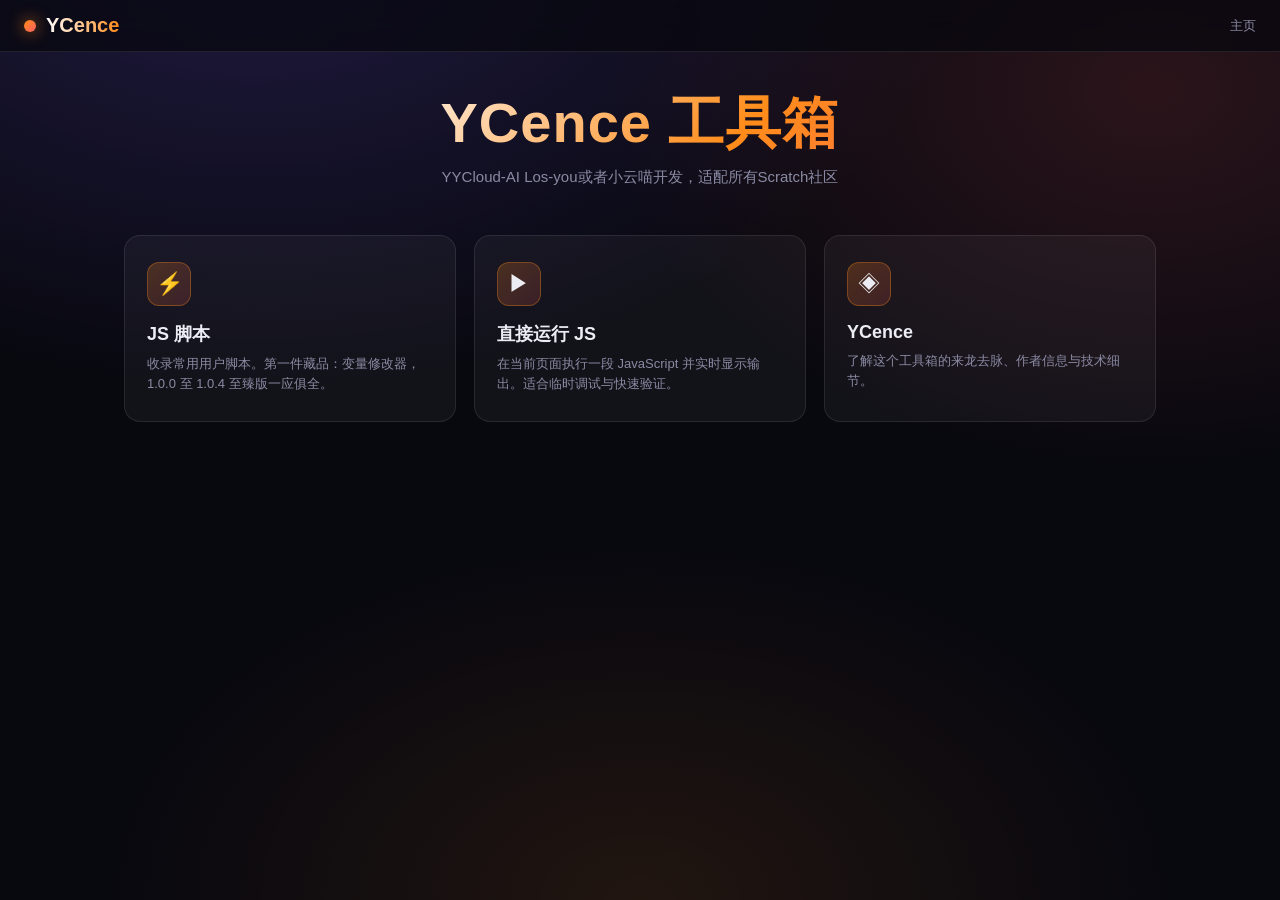
==== index.html @ f020a787 "Add files via upload" ====
<!DOCTYPE html>
<html lang="zh-CN">
<head>
<meta charset="UTF-8">
<meta name="viewport" content="width=device-width, initial-scale=1.0">
<title>YCence · 工具箱</title>
<link rel="stylesheet" href="css/style.css">
</head>
<body>

<header class="topbar">
  <a class="brand" href="index.html">
    <span class="brand-dot"></span>
    <span class="brand-text">YCence</span>
  </a>
  <nav class="crumb" id="crumb"><span>主页</span></nav>
</header>

<main>
  <section class="hero">
    <h1>YCence 工具箱</h1>
    <p>YYCloud-AI Los-you或者小云喵开发，适配所有Scratch社区</p>
  </section>

  <div class="grid">
    <a class="card" href="scripts/index.html">
      <div class="card-arrow">→</div>
      <div class="card-icon">⚡</div>
      <h3>JS 脚本</h3>
      <p>收录常用用户脚本。第一件藏品：变量修改器，1.0.0 至 1.0.4 至臻版一应俱全。</p>
    </a>
    <a class="card" href="runner/index.html">
      <div class="card-arrow">→</div>
      <div class="card-icon">▶</div>
      <h3>直接运行 JS</h3>
      <p>在当前页面执行一段 JavaScript 并实时显示输出。适合临时调试与快速验证。</p>
    </a>
    <a class="card" href="about/index.html">
      <div class="card-arrow">→</div>
      <div class="card-icon">◈</div>
      <h3>YCence</h3>
      <p>了解这个工具箱的来龙去脉、作者信息与技术细节。</p>
    </a>
  </div>
</main>

</body>
</html>
---- css/style.css ----
:root {
  --bg: #08080f;
  --card: rgba(255, 255, 255, 0.045);
  --card-hover: rgba(255, 255, 255, 0.08);
  --border: rgba(255, 255, 255, 0.09);
  --accent: #ff8c1a;
  --accent2: #ff5e62;
  --accent3: #7b61ff;
  --text: #ececf4;
  --dim: #8a8aa3;
  --ok: #38d39f;
  --code-bg: #05050c;
}

* { margin: 0; padding: 0; box-sizing: border-box; }
html, body { height: 100%; }
body {
  font-family: -apple-system, BlinkMacSystemFont, "Segoe UI", Roboto, "PingFang SC", "Microsoft YaHei", sans-serif;
  background:
    radial-gradient(1200px 800px at 20% -10%, rgba(123, 97, 255, 0.22), transparent 60%),
    radial-gradient(1000px 700px at 90% 10%, rgba(255, 94, 98, 0.14), transparent 55%),
    radial-gradient(900px 600px at 50% 100%, rgba(255, 140, 26, 0.10), transparent 60%),
    var(--bg);
  color: var(--text);
  min-height: 100vh;
  overflow-x: hidden;
}

/* 顶部栏 */
.topbar {
  position: sticky;
  top: 0;
  z-index: 100;
  backdrop-filter: blur(14px);
  background: rgba(8, 8, 15, 0.72);
  border-bottom: 1px solid var(--border);
  padding: 14px 24px;
  display: flex;
  align-items: center;
  gap: 14px;
}
.brand {
  display: flex; align-items: center; gap: 10px;
  font-weight: 800; font-size: 20px;
  text-decoration: none; color: inherit;
}
.brand-dot {
  width: 12px; height: 12px; border-radius: 50%;
  background: linear-gradient(135deg, var(--accent), var(--accent2));
  box-shadow: 0 0 16px rgba(255, 140, 26, 0.75);
  animation: pulse 2.2s ease-in-out infinite;
}
@keyframes pulse {
  0%, 100% { transform: scale(1); opacity: 1; }
  50% { transform: scale(1.2); opacity: 0.7; }
}
.brand-text {
  background: linear-gradient(90deg, #fff, var(--accent));
  -webkit-background-clip: text; background-clip: text; color: transparent;
}
.crumb {
  margin-left: auto;
  font-size: 13px; color: var(--dim);
  display: flex; align-items: center; gap: 8px;
}
.crumb a { color: var(--dim); text-decoration: none; }
.crumb a:hover { color: var(--accent); }
.crumb b { color: var(--accent); font-weight: 600; }

/* 主体 */
main {
  max-width: 1080px;
  margin: 0 auto;
  padding: 40px 24px 80px;
  animation: fadeUp 0.35s ease;
}
@keyframes fadeUp {
  from { opacity: 0; transform: translateY(14px); }
  to   { opacity: 1; transform: translateY(0); }
}

.hero { text-align: center; margin-bottom: 48px; }
.hero h1 {
  font-size: clamp(32px, 6vw, 56px);
  font-weight: 900; letter-spacing: 1px; line-height: 1.1;
  background: linear-gradient(135deg, #fff 20%, var(--accent) 60%, var(--accent2) 100%);
  -webkit-background-clip: text; background-clip: text; color: transparent;
  margin-bottom: 14px;
}
.hero p { color: var(--dim); font-size: 15px; }

/* 卡片 */
.grid {
  display: grid;
  grid-template-columns: repeat(auto-fit, minmax(240px, 1fr));
  gap: 18px;
}
.card {
  position: relative;
  display: block;
  text-decoration: none;
  color: inherit;
  background: var(--card);
  border: 1px solid var(--border);
  border-radius: 16px;
  padding: 26px 22px;
  cursor: pointer;
  transition: transform 0.25s ease, background 0.25s ease, border-color 0.25s ease, box-shadow 0.25s ease;
  overflow: hidden;
}
.card::before {
  content: "";
  position: absolute; inset: 0;
  background: linear-gradient(135deg, rgba(255, 140, 26, 0.12), transparent 45%);
  opacity: 0; transition: opacity 0.25s ease; pointer-events: none;
}
.card:hover {
  transform: translateY(-4px);
  background: var(--card-hover);
  border-color: rgba(255, 140, 26, 0.5);
  box-shadow: 0 12px 40px rgba(0, 0, 0, 0.45), 0 0 0 1px rgba(255, 140, 26, 0.2);
}
.card:hover::before { opacity: 1; }
.card.disabled { opacity: 0.5; cursor: default; pointer-events: none; }
.card-icon {
  width: 44px; height: 44px; border-radius: 12px;
  display: flex; align-items: center; justify-content: center;
  font-size: 22px; margin-bottom: 16px;
  background: linear-gradient(135deg, rgba(255, 140, 26, 0.22), rgba(255, 94, 98, 0.16));
  border: 1px solid rgba(255, 140, 26, 0.32);
}
.card h3 { font-size: 18px; font-weight: 700; margin-bottom: 8px; }
.card p { font-size: 13px; color: var(--dim); line-height: 1.6; }
.card-arrow {
  position: absolute; right: 22px; top: 26px;
  font-size: 18px; color: var(--accent);
  opacity: 0; transform: translateX(-6px);
  transition: opacity 0.25s, transform 0.25s;
}
.card:hover .card-arrow { opacity: 1; transform: translateX(0); }

/* 通用按钮 */
.btn {
  display: inline-flex; align-items: center; gap: 6px;
  padding: 8px 16px; border-radius: 10px;
  border: 1px solid var(--border);
  background: var(--card); color: var(--text);
  font-size: 13px; cursor: pointer; text-decoration: none;
  transition: all 0.2s ease; font-weight: 500;
}
.btn:hover {
  border-color: var(--accent); color: var(--accent);
}
.btn.primary {
  background: linear-gradient(135deg, var(--accent), var(--accent2));
  border: none; color: #fff;
}
.btn.primary:hover {
  filter: brightness(1.1); color: #fff; transform: translateY(-1px);
}
.btn.copied {
  background: rgba(56, 211, 159, 0.2);
  border-color: var(--ok); color: var(--ok);
}

/* 返回按钮 */
.back-btn {
  display: inline-flex; align-items: center; gap: 6px;
  padding: 8px 14px; border-radius: 10px;
  border: 1px solid var(--border);
  background: var(--card); color: var(--text);
  font-size: 13px; cursor: pointer; text-decoration: none;
  margin-bottom: 26px;
  transition: all 0.2s ease;
}
.back-btn:hover {
  border-color: var(--accent); color: var(--accent);
  transform: translateX(-3px);
}

/* 区块标题 */
.section-title {
  font-size: 22px; font-weight: 800; margin-bottom: 20px;
  display: flex; align-items: center; gap: 10px;
}
.section-title::before {
  content: ""; width: 4px; height: 22px; border-radius: 2px;
  background: linear-gradient(180deg, var(--accent), var(--accent2));
}

/* 版本卡片列表（变量修改器版本列表页用） */
.version-card {
  background: var(--card);
  border: 1px solid var(--border);
  border-radius: 14px;
  margin-bottom: 14px;
  overflow: hidden;
  transition: border-color 0.25s ease;
}
.version-card:hover { border-color: rgba(255, 140, 26, 0.4); }
.version-head {
  display: flex; align-items: center; gap: 14px;
  padding: 18px 20px; text-decoration: none; color: inherit;
}
.version-tag {
  padding: 4px 12px; border-radius: 8px;
  font-size: 13px; font-weight: 700;
  font-family: Consolas, Menlo, monospace;
  background: rgba(255, 140, 26, 0.15);
  border: 1px solid rgba(255, 140, 26, 0.35);
  color: var(--accent); white-space: nowrap;
}
.version-tag.latest {
  background: linear-gradient(135deg, rgba(255, 140, 26, 0.3), rgba(255, 94, 98, 0.25));
  border-color: rgba(255, 94, 98, 0.5);
  color: #fff;
  box-shadow: 0 0 14px rgba(255, 140, 26, 0.4);
}
.version-info { flex: 1; }
.version-info h4 { font-size: 15px; font-weight: 700; margin-bottom: 4px; }
.version-info small { color: var(--dim); font-size: 12px; line-height: 1.5; }
.version-chevron { color: var(--dim); font-size: 16px; }

/* 代码块 */
.code-toolbar {
  display: flex; gap: 10px; align-items: center;
  padding: 14px 0 12px; flex-wrap: wrap;
}
textarea.code-area {
  width: 100%;
  min-height: 460px;
  padding: 16px;
  border-radius: 12px;
  border: 1px solid var(--border);
  background: var(--code-bg);
  color: #cfd2e6;
  font-family: Consolas, Menlo, Monaco, monospace;
  font-size: 12.5px;
  line-height: 1.6;
  resize: vertical;
  outline: none;
  white-space: pre;
  overflow: auto;
}
textarea.code-area:focus {
  border-color: var(--accent);
  box-shadow: 0 0 0 3px rgba(255, 140, 26, 0.12);
}

/* 直接运行 JS 页 */
.runner-area { display: flex; flex-direction: column; gap: 14px; }
textarea.js-input {
  width: 100%;
  min-height: 260px;
  padding: 16px;
  border-radius: 12px;
  border: 1px solid var(--border);
  background: var(--code-bg);
  color: #cfd2e6;
  font-family: Consolas, Menlo, Monaco, monospace;
  font-size: 13px;
  line-height: 1.6;
  resize: vertical;
  outline: none;
  transition: border-color 0.2s ease, box-shadow 0.2s ease;
}
textarea.js-input:focus {
  border-color: var(--accent);
  box-shadow: 0 0 0 3px rgba(255, 140, 26, 0.12);
}
.output-area {
  background: var(--code-bg);
  border: 1px solid var(--border);
  border-radius: 12px;
  padding: 16px;
  font-family: Consolas, Menlo, Monaco, monospace;
  font-size: 13px;
  line-height: 1.6;
  min-height: 60px;
  color: #cfd2e6;
  white-space: pre-wrap;
  word-break: break-word;
}
.output-area .ok { color: var(--ok); }
.output-area .err { color: #ff6b6b; }
.output-area .dim { color: var(--dim); }

/* YCence 关于页 */
.about-card {
  background: var(--card);
  border: 1px solid var(--border);
  border-radius: 16px;
  padding: 32px;
  line-height: 1.8;
}
.about-card h3 {
  font-size: 20px; margin-bottom: 16px;
  display: flex; align-items: center; gap: 10px;
}
.about-card h3 span { font-size: 24px; }
.about-card p { color: #b8b8cc; margin-bottom: 14px; font-size: 14.5px; }
.about-grid {
  display: grid;
  grid-template-columns: repeat(auto-fit, minmax(180px, 1fr));
  gap: 14px; margin-top: 22px;
}
.about-item {
  background: rgba(255, 255, 255, 0.03);
  border: 1px solid var(--border);
  border-radius: 12px;
  padding: 16px;
}
.about-item .label {
  font-size: 12px; color: var(--dim);
  margin-bottom: 6px; text-transform: uppercase;
  letter-spacing: 0.8px;
}
.about-item .value { font-size: 15px; font-weight: 600; color: var(--accent); }

/* 404 盒子 */
.notfound-box { text-align: center; margin-top: 30px; }

/* Toast */
.toast {
  position: fixed;
  bottom: 28px; left: 50%;
  transform: translateX(-50%) translateY(80px);
  background: rgba(20, 20, 35, 0.95);
  border: 1px solid var(--ok);
  color: var(--ok);
  padding: 12px 22px; border-radius: 12px;
  font-size: 14px; font-weight: 500;
  opacity: 0;
  transition: all 0.35s cubic-bezier(0.34, 1.56, 0.64, 1);
  pointer-events: none; z-index: 999;
  backdrop-filter: blur(8px);
}
.toast.show {
  opacity: 1;
  transform: translateX(-50%) translateY(0);
}

@media (max-width: 640px) {
  main { padding: 24px 16px 60px; }
  .topbar { padding: 12px 16px; }
  .about-card { padding: 22px; }
}
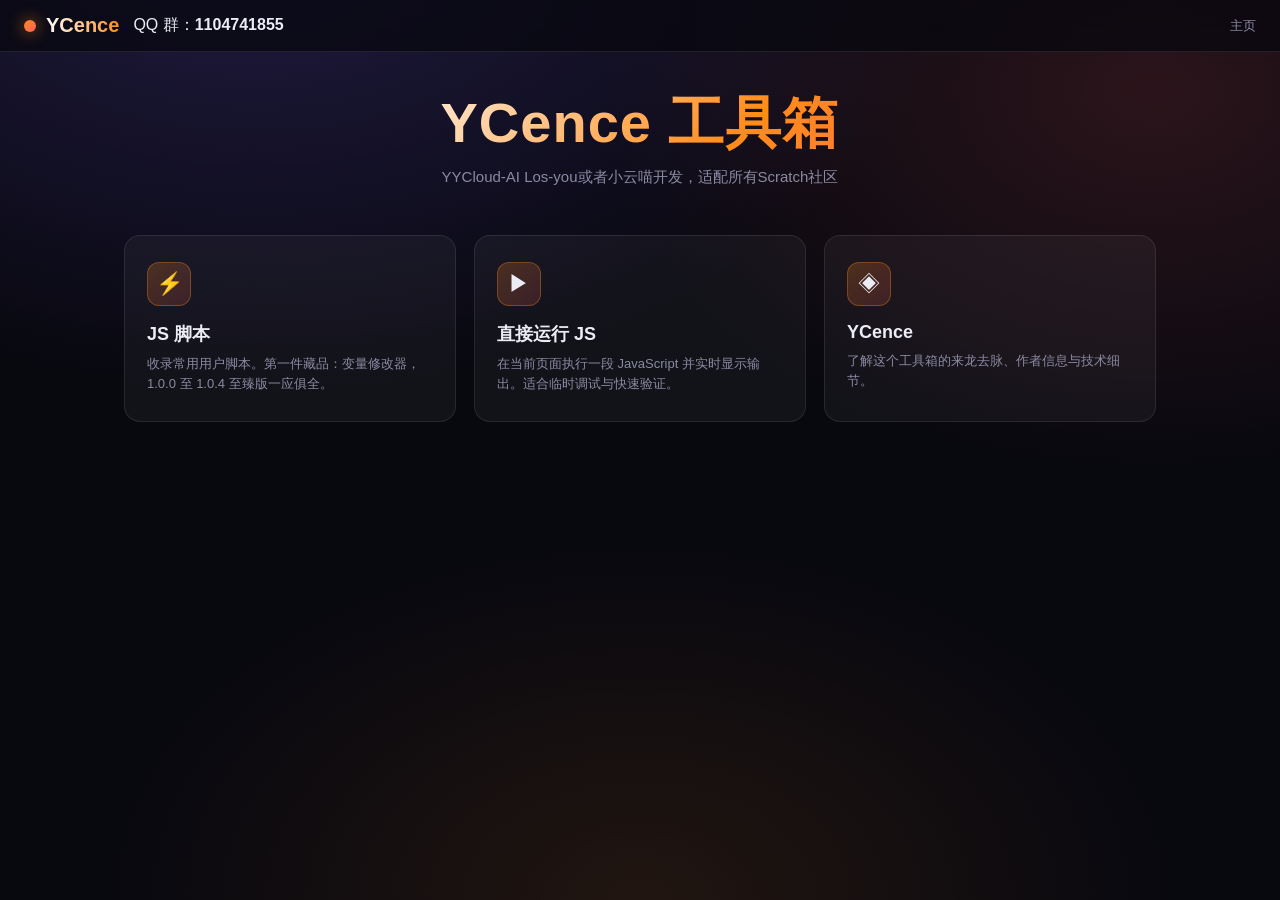
==== commit b7534c78: "Enhance index.html with QQ group copy feature Added a QQ group badge and copy functionality." ====
--- a/index.html
+++ b/index.html
@@ -13,6 +13,11 @@
     <span class="brand-dot"></span>
     <span class="brand-text">YCence</span>
   </a>
+
+  <div class="qq-badge" title="点击复制 QQ 群号" id="qq-badge">
+    QQ 群：<b>1104741855</b>
+  </div>
+
   <nav class="crumb" id="crumb"><span>主页</span></nav>
 </header>
 
@@ -44,5 +49,27 @@
   </div>
 </main>
 
+<div class="toast" id="toast">已复制 QQ 群号</div>
+
+<script>
+  document.getElementById('qq-badge').addEventListener('click', async () => {
+    const num = '1104741855';
+    try {
+      await navigator.clipboard.writeText(num);
+    } catch {
+      const ta = document.createElement('textarea');
+      ta.value = num;
+      document.body.appendChild(ta);
+      ta.select();
+      document.execCommand('copy');
+      ta.remove();
+    }
+    const t = document.getElementById('toast');
+    t.classList.add('show');
+    clearTimeout(window.__qqToastTimer);
+    window.__qqToastTimer = setTimeout(() => t.classList.remove('show'), 1800);
+  });
+</script>
+
 </body>
-</html>+</html>
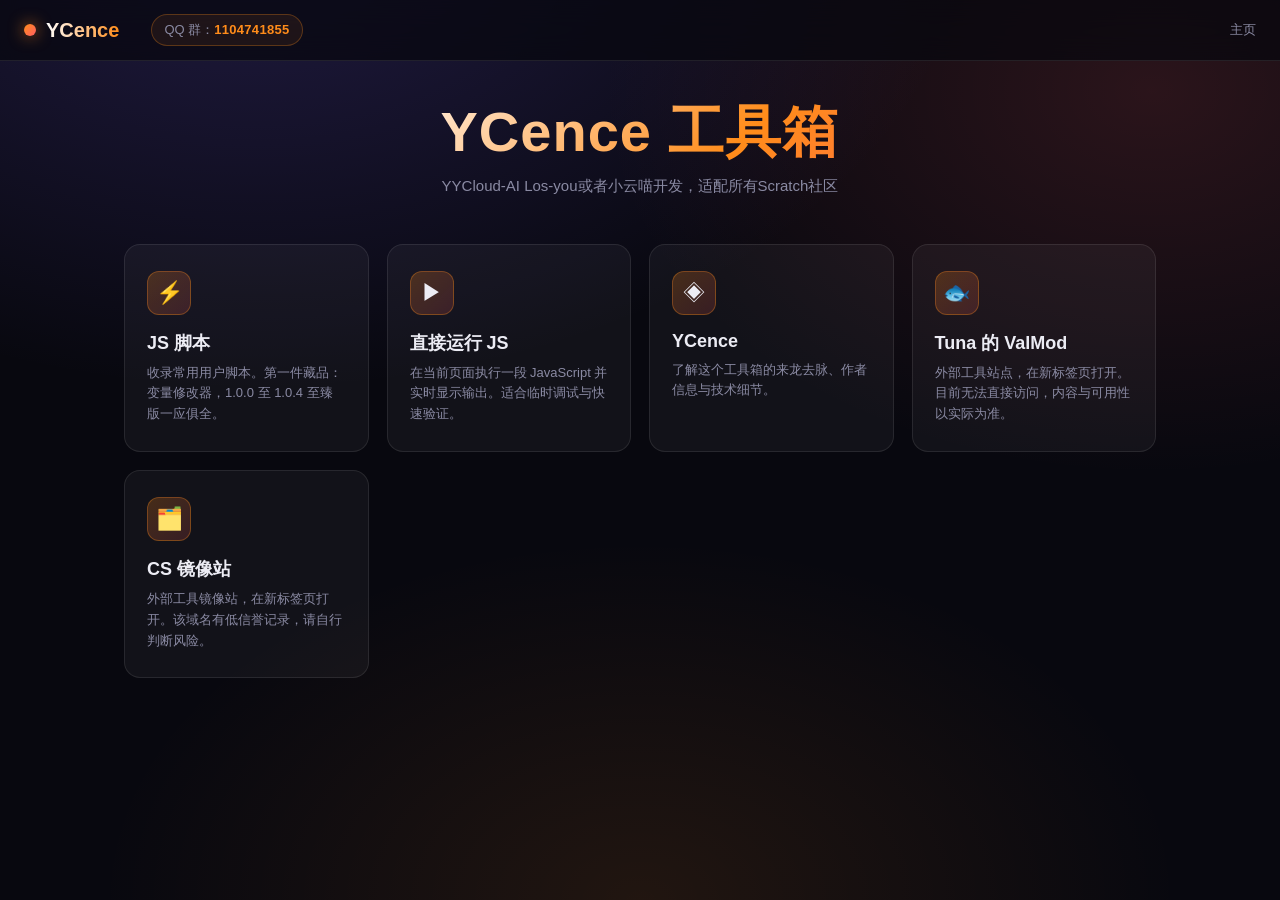
==== commit 2038d91d: "Update index.html" ====
--- a/index.html
+++ b/index.html
@@ -46,6 +46,18 @@
       <h3>YCence</h3>
       <p>了解这个工具箱的来龙去脉、作者信息与技术细节。</p>
     </a>
+    <a class="card" href="https://vaimod.github.io/" target="_blank" rel="noopener noreferrer">
+      <div class="card-arrow">↗</div>
+      <div class="card-icon">🐟</div>
+      <h3>Tuna 的 ValMod</h3>
+      <p>外部工具站点，在新标签页打开。目前无法直接访问，内容与可用性以实际为准。</p>
+    </a>
+    <a class="card" href="https://ccwtools.dpdns.org/" target="_blank" rel="noopener noreferrer">
+      <div class="card-arrow">↗</div>
+      <div class="card-icon">🗂️</div>
+      <h3>CS 镜像站</h3>
+      <p>外部工具镜像站，在新标签页打开。该域名有低信誉记录，请自行判断风险。</p>
+    </a>
   </div>
 </main>
 
--- a/css/style.css
+++ b/css/style.css
@@ -344,4 +344,35 @@
   main { padding: 24px 16px 60px; }
   .topbar { padding: 12px 16px; }
   .about-card { padding: 22px; }
-}+}
+/* QQ 群徽标 */
+.qq-badge {
+  margin-left: 18px;
+  padding: 6px 12px;
+  border-radius: 999px;
+  font-size: 13px;
+  color: var(--dim);
+  background: rgba(255, 140, 26, 0.08);
+  border: 1px solid rgba(255, 140, 26, 0.28);
+  cursor: pointer;
+  user-select: none;
+  transition: all 0.2s ease;
+  white-space: nowrap;
+}
+.qq-badge b {
+  color: var(--accent);
+  font-weight: 700;
+  letter-spacing: 0.3px;
+}
+.qq-badge:hover {
+  background: rgba(255, 140, 26, 0.16);
+  border-color: var(--accent);
+  transform: translateY(-1px);
+}
+.qq-badge:active {
+  transform: scale(0.97);
+}
+
+@media (max-width: 640px) {
+  .qq-badge { margin-left: 10px; padding: 5px 9px; font-size: 12px; }
+}
